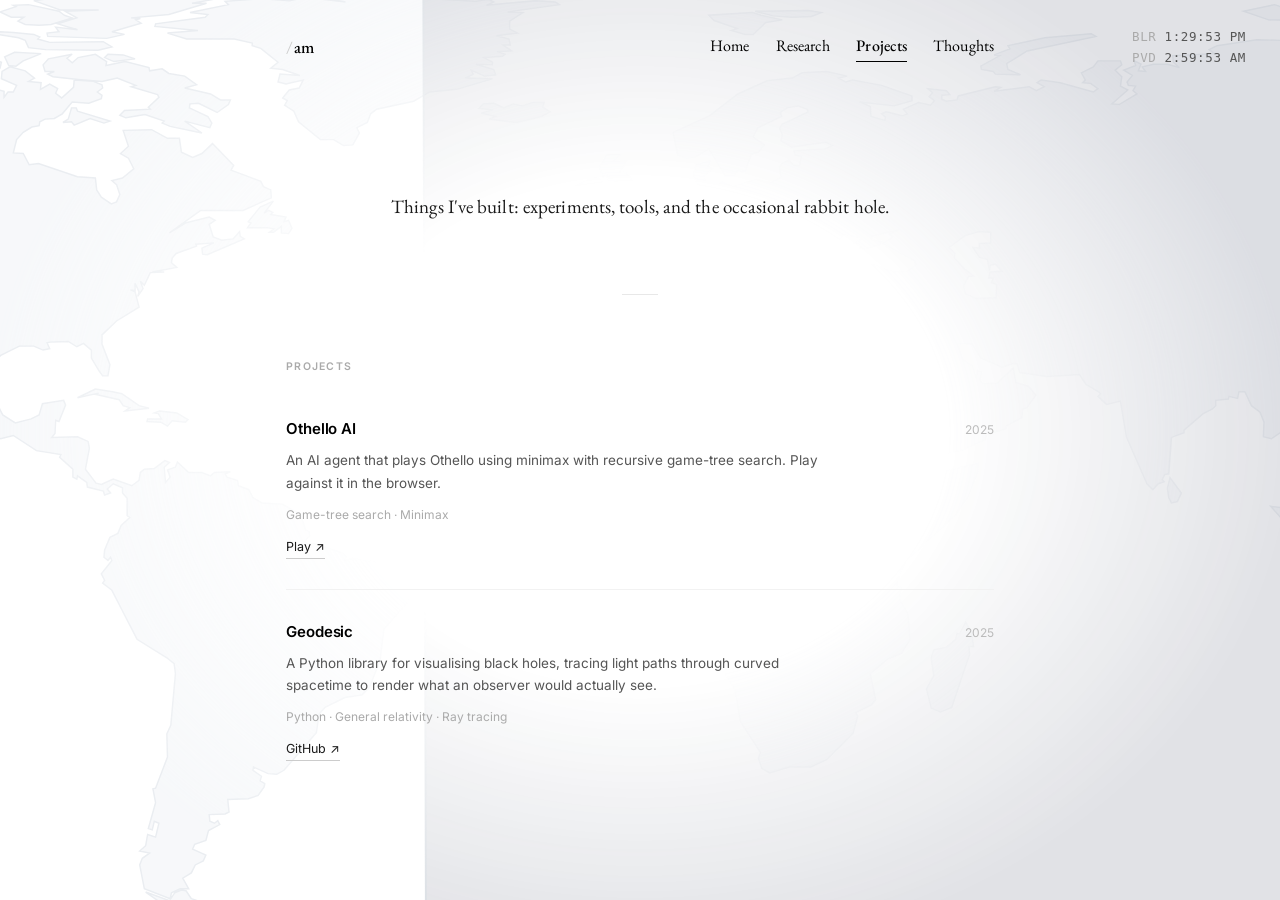
==== projects.html @ 25cb0937 "Refresh site: clocks, dark mode, world map, Thoughts, first post" ====
<!DOCTYPE html>
<html lang="en">
<head>
<meta charset="UTF-8">
<script>(function(){try{var t=localStorage.getItem("theme");if(t)document.documentElement.setAttribute("data-theme",t);}catch(e){}})();</script>
<meta name="viewport" content="width=device-width, initial-scale=1.0">
<title>Projects · Ahaan Mehta</title>
<link rel="preconnect" href="https://fonts.googleapis.com">
<link href="https://fonts.googleapis.com/css2?family=EB+Garamond:ital,wght@0,400;0,500;0,600;1,400&family=Inter:wght@300;400;500;600&display=swap" rel="stylesheet">
<link rel="stylesheet" href="style.css">
<style>
/* INTRO */
.intro {
  text-align: center;
  margin: 130px auto 0;
  max-width: 560px;
}
.intro p {
  font-family: var(--serif);
  font-size: 19px;
  line-height: 1.5;
  color: var(--text-2);
  letter-spacing: 0.1px;
}

.intro-divider {
  width: 36px;
  height: 1px;
  background: var(--rule);
  margin: 72px auto 0;
}

/* PROJECTS */
.projects { margin-top: 64px; }
.section-label {
  font-family: var(--sans);
  font-size: 10.5px;
  font-weight: 600;
  letter-spacing: 0.12em;
  text-transform: uppercase;
  color: var(--faint);
  margin-bottom: 12px;
}

.project {
  padding: 30px 0;
  border-bottom: 1px solid var(--rule-4);
}
.project:last-child { border-bottom: none; }

.project-header {
  display: flex;
  align-items: baseline;
  justify-content: space-between;
  gap: 12px;
}
.project-name {
  font-family: var(--sans);
  font-size: 15px;
  font-weight: 600;
  color: var(--text);
  letter-spacing: -0.1px;
}
.project-year {
  font-size: 12px;
  color: var(--faint-2);
  font-family: var(--sans);
  white-space: nowrap;
}
.project-desc {
  font-size: 13.5px;
  color: var(--text-3);
  line-height: 1.7;
  max-width: 560px;
  margin-top: 8px;
}
.project-tech {
  font-size: 12px;
  color: var(--faint);
  margin-top: 10px;
  font-family: var(--sans);
}
.project-links {
  display: flex;
  gap: 18px;
  margin-top: 12px;
}
.project-links a {
  font-family: var(--sans);
  font-size: 12.5px;
  color: var(--text-2);
  text-decoration: none;
  border-bottom: 1px solid var(--faint-3);
  padding-bottom: 1px;
  transition: border-color 0.15s;
}
.project-links a:hover { border-bottom-color: var(--text); }

/* RESPONSIVE */
@media (max-width: 640px) {
  .intro { margin-top: 80px; }
  .project-header { flex-direction: column; gap: 2px; }
}
</style>
</head>
<body>
<div class="container">


  <!-- TOP BAR -->
  <div class="topbar">
    <nav>
      <button type="button" class="monogram" data-theme-toggle aria-label="Switch between light and dark"><span class="slash pre">/</span><span class="mark">am</span><span class="slash post">/</span></button>
      <div class="nav-links">
        <a href="index.html">Home</a>
        <a href="research.html">Research</a>
        <a href="projects.html" class="active">Projects</a>
        <a href="thoughts.html">Thoughts</a>
      </div>
    </nav>
    <div class="clocks" aria-label="Local time in Bangalore and Providence"></div>
  </div>

<!-- INTRO -->
  <section class="intro">
    <p>Things I've built: experiments, tools, and the occasional rabbit hole.</p>
  </section>

  <div class="intro-divider"></div>

  <!-- PROJECTS -->
  <!-- ════════════════════════════════════════════════════
       TO ADD A PROJECT: copy one <article class="project">
       block, update the name, year, description, tech, and
       links. Delete any link that doesn't apply.
       ════════════════════════════════════════════════════ -->
  <section class="projects">
    <div class="section-label">Projects</div>

    <article class="project">
      <div class="project-header">
        <div class="project-name">Othello AI</div>
        <div class="project-year">2025</div>
      </div>
      <p class="project-desc">An AI agent that plays Othello using minimax with recursive game-tree search. Play against it in the browser.</p>
      <div class="project-tech">Game-tree search · Minimax</div>
      <div class="project-links">
        <a href="https://othello-ai.netlify.app/" target="_blank" rel="noopener">Play ↗</a>
      </div>
    </article>

    <article class="project">
      <div class="project-header">
        <div class="project-name">Geodesic</div>
        <div class="project-year">2025</div>
      </div>
      <p class="project-desc">A Python library for visualising black holes, tracing light paths through curved spacetime to render what an observer would actually see.</p>
      <div class="project-tech">Python · General relativity · Ray tracing</div>
      <div class="project-links">
        <a href="https://github.com/ahaan025/geodesic" target="_blank" rel="noopener">GitHub ↗</a>
      </div>
    </article>

  </section>
</div>
<script src="site.js"></script>
</body>
</html>
---- style.css ----
/* ════════════════════════════════════════════════
   SHARED STYLES — loaded by every page.
   Reset, theme tokens, container, nav, clocks,
   theme toggle and link-preview cards live here.
   Page-specific styles stay in each page's <style>.
   ════════════════════════════════════════════════ */

* { margin: 0; padding: 0; box-sizing: border-box; }

/* ── THEME TOKENS ──
   Light values below. Dark values are redefined twice:
   once for people whose OS is dark (unless they picked
   light here), once for an explicit choice of dark. */
:root {
  --serif: 'EB Garamond', Georgia, serif;
  --sans:  'Inter', system-ui, sans-serif;
  --mono:  'JetBrains Mono', ui-monospace, monospace;

  --bg:        #ffffff;
  --bg-raised: #fafafa;
  --text:      #000000;
  --text-1:    #0f0f0f;
  --text-2:    #1a1a1a;
  --text-3:    #555555;
  --text-4:    #666666;
  --text-5:    #777777;
  --muted:     #888888;
  --muted-2:   #9a9a9a;
  --faint:     #aaaaaa;
  --faint-2:   #bbbbbb;
  --faint-3:   #cccccc;
  --faint-4:   #d4d4d4;
  --faint-5:   #dddddd;
  --border:    #e4e4e4;
  --border-2:  #e2e2e2;
  --border-3:  #e0e0e0;
  --rule:      #e8e8e8;
  --rule-2:    #ebebeb;
  --rule-3:    #eeeeee;
  --rule-4:    #f2f2f2;
  --rule-5:    #f4f4f4;
  --chrome:    #f2f2f2;
  --shadow:    rgba(0,0,0,0.12);
  --mark-bg:   #ffffff;

  /* warm paper tones — research / thoughts */
  --warm-ink:    #2a2620;
  --warm-ink-2:  #4a4540;
  --warm-text:   #6a6459;
  --warm-date:   #9a9489;
  --warm-hover:  #b3ad9d;
  --warm-label:  #b6b1a4;
  --warm-line:   #c2bcae;
  --warm-line-2: #c8c2b3;
  --warm-line-3: #cbc6b9;
  --warm-dot:    #d8d2c4;
  --warm-rule:   #d4d0c4;
  --warm-rule-2: #e3ddcd;
  --warm-rule-3: #ece8de;
  --warm-bg:     #f7f5ef;
  --warm-bg-2:   #f8f6f0;
  --warm-bg-3:   #f3f0e9;
  --warm-bg-4:   #f1eee5;
  --warm-bg-5:   #fbf9f3;
  --warm-bdr:    #bdb7a7;
}

/* Dark palette, shared by both triggers below. */
@media (prefers-color-scheme: dark) {
  :root:not([data-theme="light"]) {
    --bg:        #0e0e10;
    --bg-raised: #161619;
    --text:      #ededee;
    --text-1:    #e6e6e8;
    --text-2:    #dcdcde;
    --text-3:    #a9a9ae;
    --text-4:    #9e9ea4;
    --text-5:    #97979d;
    --muted:     #85858c;
    --muted-2:   #7c7c83;
    --faint:     #6e6e75;
    --faint-2:   #5f5f66;
    --faint-3:   #55555c;
    --faint-4:   #444449;
    --faint-5:   #3a3a40;
    --border:    #2b2b31;
    --border-2:  #2a2a30;
    --border-3:  #28282e;
    --rule:      #26262b;
    --rule-2:    #242429;
    --rule-3:    #222227;
    --rule-4:    #1f1f24;
    --rule-5:    #1d1d22;
    --chrome:    #1f1f24;
    --shadow:    rgba(0,0,0,0.6);
    --mark-bg:   #f4f4f4;

    --warm-ink:    #e8e3d6;
    --warm-ink-2:  #cfc9ba;
    --warm-text:   #a09887;
    --warm-date:   #837d72;
    --warm-hover:  #97907f;
    --warm-label:  #7e786c;
    --warm-line:   #5a554b;
    --warm-line-2: #524d44;
    --warm-line-3: #4b463e;
    --warm-dot:    #38362e;
    --warm-rule:   #34322b;
    --warm-rule-2: #2d2b24;
    --warm-rule-3: #262521;
    --warm-bg:     #1a1917;
    --warm-bg-2:   #191816;
    --warm-bg-3:   #1c1b18;
    --warm-bg-4:   #1e1d1a;
    --warm-bg-5:   #171614;
    --warm-bdr:    #4f4a41;
  }
}
:root[data-theme="dark"] {
  --bg:        #0e0e10;
  --bg-raised: #161619;
  --text:      #ededee;
  --text-1:    #e6e6e8;
  --text-2:    #dcdcde;
  --text-3:    #a9a9ae;
  --text-4:    #9e9ea4;
  --text-5:    #97979d;
  --muted:     #85858c;
  --muted-2:   #7c7c83;
  --faint:     #6e6e75;
  --faint-2:   #5f5f66;
  --faint-3:   #55555c;
  --faint-4:   #444449;
  --faint-5:   #3a3a40;
  --border:    #2b2b31;
  --border-2:  #2a2a30;
  --border-3:  #28282e;
  --rule:      #26262b;
  --rule-2:    #242429;
  --rule-3:    #222227;
  --rule-4:    #1f1f24;
  --rule-5:    #1d1d22;
  --chrome:    #1f1f24;
  --shadow:    rgba(0,0,0,0.6);
  --mark-bg:   #f4f4f4;

  --warm-ink:    #e8e3d6;
  --warm-ink-2:  #cfc9ba;
  --warm-text:   #a09887;
  --warm-date:   #837d72;
  --warm-hover:  #97907f;
  --warm-label:  #7e786c;
  --warm-line:   #5a554b;
  --warm-line-2: #524d44;
  --warm-line-3: #4b463e;
  --warm-dot:    #38362e;
  --warm-rule:   #34322b;
  --warm-rule-2: #2d2b24;
  --warm-rule-3: #262521;
  --warm-bg:     #1a1917;
  --warm-bg-2:   #191816;
  --warm-bg-3:   #1c1b18;
  --warm-bg-4:   #1e1d1a;
  --warm-bg-5:   #171614;
  --warm-bdr:    #4f4a41;
}

html { background: var(--bg); }
body {
  font-family: var(--sans);
  background: transparent;   /* the sky layer sits behind this */
  color: var(--text);
  font-size: 15px;
  line-height: 1.6;
  -webkit-font-smoothing: antialiased;
  transition: background-color 0.2s ease, color 0.2s ease;
}

.container {
  max-width: 780px;
  margin: 0 auto;
  padding: 0 36px 100px;
}

/* ── TOP BAR: nav left, clocks right ── */
.topbar {
  padding: 32px 0 0;
  display: flex;
  align-items: center;
  gap: 24px;
}
nav {
  display: flex;
  align-items: center;
  gap: 24px;
  flex: 1;
  min-width: 0;
}
.monogram {
  font-family: var(--serif);
  font-size: 17px;
  font-weight: 500;
  letter-spacing: 0;
  color: var(--text);
  background: none;
  border: none;
  padding: 2px 0;
  margin-right: 4px;
  cursor: pointer;
  line-height: 1.6;
  display: inline-flex;
  align-items: baseline;
}
.monogram .mark { transition: letter-spacing 0.22s ease; }
.monogram:hover .mark { letter-spacing: 0.04em; }
.monogram .slash {
  color: var(--faint-3);
  transition: color 0.2s ease;
}
.monogram:hover .slash { color: var(--text); }
.monogram .pre  { margin-right: 1px; }
.monogram .post { margin-left: 1px; display: none; }

/* dark: the slash moves to the other side */
:root[data-theme="dark"] .monogram .pre  { display: none; }
:root[data-theme="dark"] .monogram .post { display: inline; }
@media (prefers-color-scheme: dark) {
  :root:not([data-theme="light"]) .monogram .pre  { display: none; }
  :root:not([data-theme="light"]) .monogram .post { display: inline; }
}

.nav-links { display: flex; gap: 26px; margin-left: auto; }
nav a {
  text-decoration: none;
  color: var(--text);
  font-size: 16px;
  font-weight: 400;
  font-family: var(--serif);
  letter-spacing: 0.1px;
  padding-bottom: 2px;
  border-bottom: 1.5px solid transparent;
  transition: border-color 0.15s;
}
nav a.active { font-weight: 500; border-bottom-color: var(--text); }
nav a:hover  { border-bottom-color: var(--text); }

/* ── CLOCKS — pinned to the top right of the window ── */
.clocks {
  position: fixed;
  top: 28px;
  right: 34px;
  z-index: 50;
  display: flex;
  flex-direction: column;
  align-items: flex-end;
  gap: 2px;
  font-family: var(--mono), ui-monospace, monospace;
  font-size: 12.5px;
  letter-spacing: 0.05em;
  color: var(--text-3);
  line-height: 1.5;
  white-space: nowrap;
  font-variant-numeric: tabular-nums;
}
.clock-row .zone { color: var(--faint); margin-right: 8px; }


/* ── WORLD MAP ──
   A coastline map behind the page with the real day/night
   terminator drawn on it, recomputed from the sun's position,
   plus a pin on each city. Masked out through the middle so it
   never sits under the text. Built by site.js; no JS, no map. */
.worldmap {
  position: fixed;
  inset: 0;
  z-index: -1;
  overflow: hidden;
  pointer-events: none;
  opacity: var(--map-alpha, 0.38);
  -webkit-mask-image: radial-gradient(ellipse 52% 60% at 50% 48%,
    rgb(0 0 0 / 0) 0%, rgb(0 0 0 / 0) 46%, rgb(0 0 0 / 1) 98%);
          mask-image: radial-gradient(ellipse 52% 60% at 50% 48%,
    rgb(0 0 0 / 0) 0%, rgb(0 0 0 / 0) 46%, rgb(0 0 0 / 1) 98%);
}
.worldmap svg { display: block; width: 100%; height: 100%; }

.wm-land  { fill: var(--map-land); stroke: var(--map-coast); stroke-width: 0.22; }
.wm-night { fill: var(--map-night); opacity: var(--map-night-alpha, 0.34); }
.wm-term  { fill: none; stroke: var(--map-term); stroke-width: 0.3; }

:root {
  --map-land:      #e9edf2;
  --map-coast:     #c8d0da;
  --map-night:     #1b2340;
  --map-term:      #9aa6b4;
}
:root[data-theme="dark"] {
  --map-alpha:       0.5;
  --map-land:        #1b1e26;
  --map-coast:       #2f3642;
  --map-night:       #05060a;
  --map-night-alpha: 0.55;
  --map-term:        #3d4654;
}
@media (prefers-color-scheme: dark) {
  :root:not([data-theme="light"]) {
    --map-alpha:       0.5;
    --map-land:        #1b1e26;
    --map-coast:       #2f3642;
    --map-night:       #05060a;
    --map-night-alpha: 0.55;
    --map-term:        #3d4654;
  }
}

/* Phones: the map competes with the text, so pull it right back. */
@media (max-width: 640px) {
  .worldmap { opacity: calc(var(--map-alpha, 0.38) * 0.55); }
}

/* ── LINK PREVIEW CARD (built by site.js) ── */
.preview-card {
  position: fixed;
  width: 300px;
  background: var(--bg);
  border: 1px solid var(--border-2);
  border-radius: 10px;
  overflow: hidden;
  box-shadow: 0 8px 30px var(--shadow);
  z-index: 200;
  pointer-events: none;
  text-align: left;
  opacity: 0;
  transform: translateY(4px) scale(0.985);
  transition: opacity 0.16s ease, transform 0.16s ease;
}
.preview-card.is-visible { opacity: 1; transform: translateY(0) scale(1); }

.pc-chrome {
  background: var(--chrome);
  border-bottom: 1px solid var(--border-3);
  padding: 7px 10px;
  display: flex;
  align-items: center;
  gap: 8px;
}
.pc-dots { display: flex; gap: 4px; flex-shrink: 0; }
.pc-dots span { width: 9px; height: 9px; border-radius: 50%; display: block; }
.pc-url {
  flex: 1;
  background: var(--bg);
  border: 1px solid var(--faint-5);
  border-radius: 4px;
  padding: 2px 7px;
  font-size: 9px;
  color: var(--text-4);
  font-family: var(--sans);
  white-space: nowrap;
  overflow: hidden;
  text-overflow: ellipsis;
  letter-spacing: 0.01em;
}

.pc-body {
  height: 169px;
  background: var(--bg-raised);
  position: relative;
  overflow: hidden;
}
.pc-body img {
  width: 100%;
  height: 100%;
  object-fit: cover;
  object-position: center top;
  display: block;
}

/* Typographic fallback shown when no screenshot exists yet */
.pc-fallback {
  height: 100%;
  display: flex;
  flex-direction: column;
  justify-content: center;
  gap: 6px;
  padding: 0 20px;
}
.pc-fallback .pc-title {
  font-family: var(--serif);
  font-size: 19px;
  color: var(--text-1);
  letter-spacing: -0.1px;
  line-height: 1.25;
}
.pc-fallback .pc-sub {
  font-family: var(--sans);
  font-size: 11.5px;
  color: var(--muted);
  line-height: 1.5;
}
.pc-fallback .pc-host {
  font-family: var(--mono), ui-monospace, monospace;
  font-size: 9.5px;
  letter-spacing: 0.1em;
  text-transform: uppercase;
  color: var(--faint-2);
  margin-top: 4px;
}

/* No hover previews on touch devices or for reduced-motion users */
@media (hover: none), (pointer: coarse) {
  .preview-card { display: none !important; }
}
@media (prefers-reduced-motion: reduce) {
  .preview-card { transition: none; }
  * { scroll-behavior: auto !important; }
}

/* ── RESPONSIVE (shared) ── */
/* Below 640px the clocks leave their fixed corner and sit on
   their own line under the nav, so they never cover it. */
@media (max-width: 640px) {
  .container { padding: 0 20px 80px; }
  .topbar { padding: 24px 0 0; gap: 10px; flex-wrap: wrap; }
  nav { order: 1; flex: 1 1 auto; gap: 14px; }
  .nav-links { gap: 14px; }
  nav a { font-size: 14.5px; }
  .monogram { margin-right: 0; font-size: 15px; }
  .clocks {
    position: static;
    order: 3;
    width: 100%;
    flex-direction: row;
    justify-content: flex-end;
    gap: 18px;
    font-size: 11px;
    margin-top: 2px;
  }
}
@media (max-width: 380px) {
  nav a { font-size: 13.5px; }
  nav { gap: 11px; }
  .nav-links { gap: 11px; }
  .clocks { font-size: 10px; gap: 14px; }
}
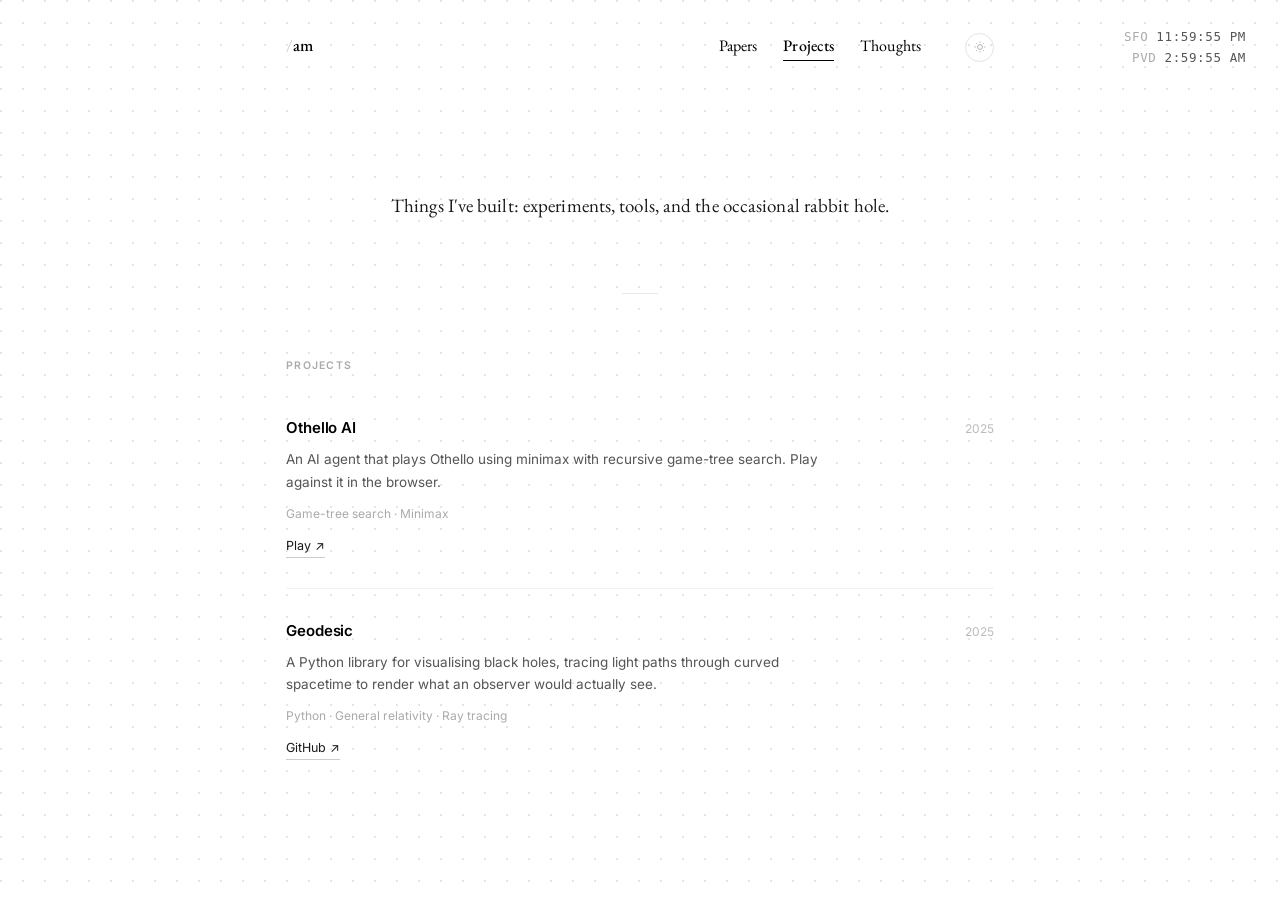
==== commit 2abe766c: "Dot grid, SFO clocks, icon links, nav rework, Zorbe, new About" ====
--- a/projects.html
+++ b/projects.html
@@ -110,15 +110,15 @@
   <!-- TOP BAR -->
   <div class="topbar">
     <nav>
-      <button type="button" class="monogram" data-theme-toggle aria-label="Switch between light and dark"><span class="slash pre">/</span><span class="mark">am</span><span class="slash post">/</span></button>
+      <a href="index.html" class="monogram" aria-label="Ahaan Mehta, home"><span class="slash">/</span><span class="mark">am</span></a>
       <div class="nav-links">
-        <a href="index.html">Home</a>
-        <a href="research.html">Research</a>
+        <a href="research.html">Papers</a>
         <a href="projects.html" class="active">Projects</a>
         <a href="thoughts.html">Thoughts</a>
       </div>
+      <button type="button" class="theme-toggle" data-theme-toggle aria-label="Switch between light and dark"><svg class="sun" viewBox="0 0 24 24" aria-hidden="true"><circle cx="12" cy="12" r="4.2"/><path d="M12 2.6v2.2M12 19.2v2.2M2.6 12h2.2M19.2 12h2.2M5.4 5.4l1.6 1.6M17 17l1.6 1.6M18.6 5.4L17 7M7 17l-1.6 1.6"/></svg><svg class="moon" viewBox="0 0 24 24" aria-hidden="true"><path d="M20.5 14.2A8.4 8.4 0 019.8 3.5a8.5 8.5 0 1010.7 10.7z"/></svg></button>
     </nav>
-    <div class="clocks" aria-label="Local time in Bangalore and Providence"></div>
+    <div class="clocks" aria-label="Local time in San Francisco and Providence"></div>
   </div>
 
 <!-- INTRO -->
--- a/style.css
+++ b/style.css
@@ -42,6 +42,7 @@
   --chrome:    #f2f2f2;
   --shadow:    rgba(0,0,0,0.12);
   --mark-bg:   #ffffff;
+  --dot:       #e2e5ea;
 
   /* warm paper tones — research / thoughts */
   --warm-ink:    #2a2620;
@@ -94,6 +95,7 @@
     --chrome:    #1f1f24;
     --shadow:    rgba(0,0,0,0.6);
     --mark-bg:   #f4f4f4;
+    --dot:       #1d1f25;
 
     --warm-ink:    #e8e3d6;
     --warm-ink-2:  #cfc9ba;
@@ -143,6 +145,7 @@
   --chrome:    #1f1f24;
   --shadow:    rgba(0,0,0,0.6);
   --mark-bg:   #f4f4f4;
+  --dot:       #1d1f25;
 
   --warm-ink:    #e8e3d6;
   --warm-ink-2:  #cfc9ba;
@@ -168,7 +171,11 @@
 html { background: var(--bg); }
 body {
   font-family: var(--sans);
-  background: transparent;   /* the sky layer sits behind this */
+  /* Faint dot grid, like ruled paper. The 1px offset keeps a dot
+     off the very corner so the grid reads as a field, not an edge. */
+  background-color: var(--bg);
+  background-image: radial-gradient(circle at 1px 1px, var(--dot) 1px, transparent 0);
+  background-size: 22px 22px;
   color: var(--text);
   font-size: 15px;
   line-height: 1.6;
@@ -196,40 +203,55 @@
   flex: 1;
   min-width: 0;
 }
+/* the whole group hugs the left; the clocks are fixed to the window */
 .monogram {
   font-family: var(--serif);
   font-size: 17px;
   font-weight: 500;
-  letter-spacing: 0;
   color: var(--text);
-  background: none;
-  border: none;
-  padding: 2px 0;
+  text-decoration: none;
   margin-right: 4px;
-  cursor: pointer;
   line-height: 1.6;
   display: inline-flex;
   align-items: baseline;
 }
 .monogram .mark { transition: letter-spacing 0.22s ease; }
 .monogram:hover .mark { letter-spacing: 0.04em; }
-.monogram .slash {
-  color: var(--faint-3);
-  transition: color 0.2s ease;
-}
+.monogram .slash { color: var(--faint-3); transition: color 0.2s ease; }
 .monogram:hover .slash { color: var(--text); }
-.monogram .pre  { margin-right: 1px; }
-.monogram .post { margin-left: 1px; display: none; }
-
-/* dark: the slash moves to the other side */
-:root[data-theme="dark"] .monogram .pre  { display: none; }
-:root[data-theme="dark"] .monogram .post { display: inline; }
+
+/* ── THEME SWITCH (sits in the nav, after the links) ── */
+.theme-toggle {
+  width: 29px;
+  height: 29px;
+  border-radius: 50%;
+  border: 1px solid var(--border);
+  background: none;
+  color: var(--faint);
+  display: inline-flex;
+  align-items: center;
+  justify-content: center;
+  cursor: pointer;
+  padding: 0;
+  margin-left: 20px;
+  flex-shrink: 0;
+  transition: color 0.18s, border-color 0.18s, transform 0.18s ease;
+}
+.theme-toggle:hover {
+  color: var(--text);
+  border-color: var(--faint-3);
+  transform: scale(1.08);
+}
+.theme-toggle svg { width: 14px; height: 14px; fill: none; stroke: currentColor; stroke-width: 1.5; }
+.theme-toggle .moon { display: none; }
+:root[data-theme="dark"] .theme-toggle .sun  { display: none; }
+:root[data-theme="dark"] .theme-toggle .moon { display: block; }
 @media (prefers-color-scheme: dark) {
-  :root:not([data-theme="light"]) .monogram .pre  { display: none; }
-  :root:not([data-theme="light"]) .monogram .post { display: inline; }
-}
-
-.nav-links { display: flex; gap: 26px; margin-left: auto; }
+  :root:not([data-theme="light"]) .theme-toggle .sun  { display: none; }
+  :root:not([data-theme="light"]) .theme-toggle .moon { display: block; }
+}
+
+.nav-links { display: flex; gap: 26px; margin-left: auto; }   /* links + switch ride the right edge */
 nav a {
   text-decoration: none;
   color: var(--text);
@@ -264,59 +286,6 @@
 }
 .clock-row .zone { color: var(--faint); margin-right: 8px; }
 
-
-/* ── WORLD MAP ──
-   A coastline map behind the page with the real day/night
-   terminator drawn on it, recomputed from the sun's position,
-   plus a pin on each city. Masked out through the middle so it
-   never sits under the text. Built by site.js; no JS, no map. */
-.worldmap {
-  position: fixed;
-  inset: 0;
-  z-index: -1;
-  overflow: hidden;
-  pointer-events: none;
-  opacity: var(--map-alpha, 0.38);
-  -webkit-mask-image: radial-gradient(ellipse 52% 60% at 50% 48%,
-    rgb(0 0 0 / 0) 0%, rgb(0 0 0 / 0) 46%, rgb(0 0 0 / 1) 98%);
-          mask-image: radial-gradient(ellipse 52% 60% at 50% 48%,
-    rgb(0 0 0 / 0) 0%, rgb(0 0 0 / 0) 46%, rgb(0 0 0 / 1) 98%);
-}
-.worldmap svg { display: block; width: 100%; height: 100%; }
-
-.wm-land  { fill: var(--map-land); stroke: var(--map-coast); stroke-width: 0.22; }
-.wm-night { fill: var(--map-night); opacity: var(--map-night-alpha, 0.34); }
-.wm-term  { fill: none; stroke: var(--map-term); stroke-width: 0.3; }
-
-:root {
-  --map-land:      #e9edf2;
-  --map-coast:     #c8d0da;
-  --map-night:     #1b2340;
-  --map-term:      #9aa6b4;
-}
-:root[data-theme="dark"] {
-  --map-alpha:       0.5;
-  --map-land:        #1b1e26;
-  --map-coast:       #2f3642;
-  --map-night:       #05060a;
-  --map-night-alpha: 0.55;
-  --map-term:        #3d4654;
-}
-@media (prefers-color-scheme: dark) {
-  :root:not([data-theme="light"]) {
-    --map-alpha:       0.5;
-    --map-land:        #1b1e26;
-    --map-coast:       #2f3642;
-    --map-night:       #05060a;
-    --map-night-alpha: 0.55;
-    --map-term:        #3d4654;
-  }
-}
-
-/* Phones: the map competes with the text, so pull it right back. */
-@media (max-width: 640px) {
-  .worldmap { opacity: calc(var(--map-alpha, 0.38) * 0.55); }
-}
 
 /* ── LINK PREVIEW CARD (built by site.js) ── */
 .preview-card {
